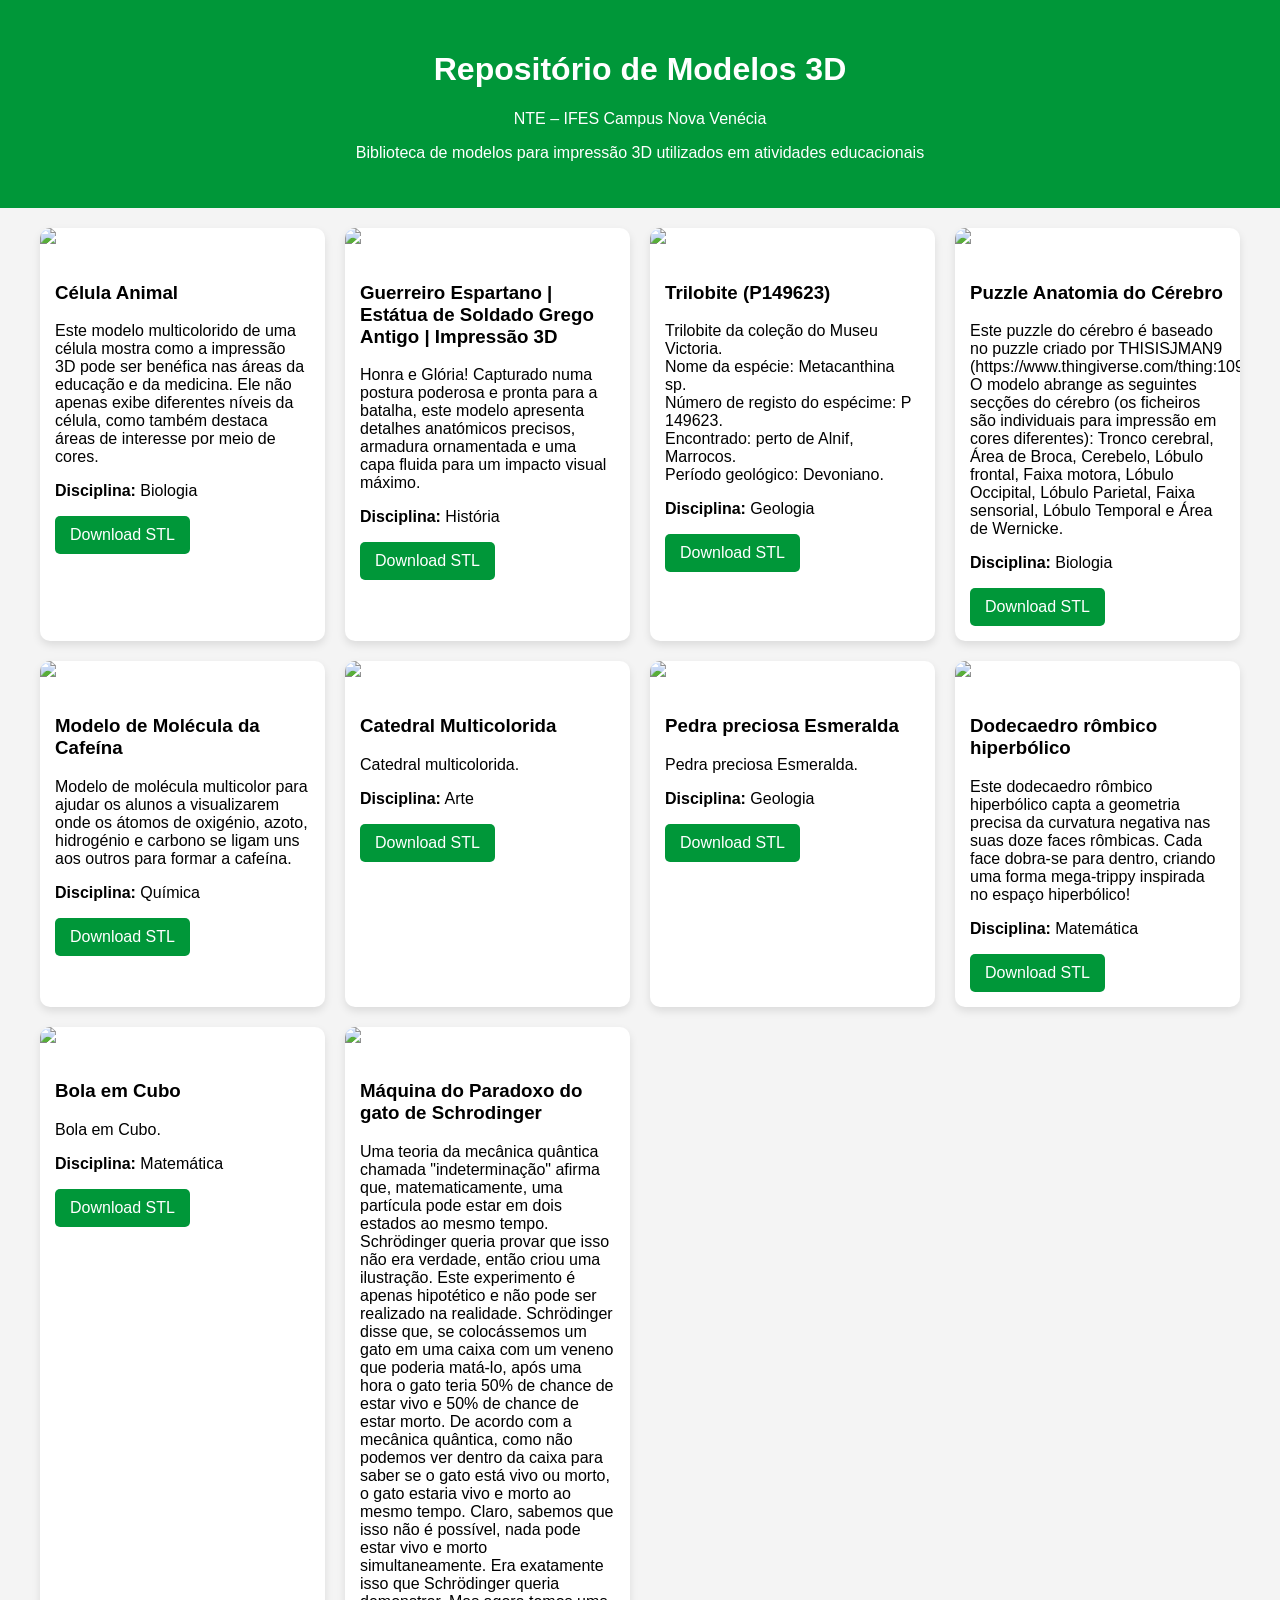
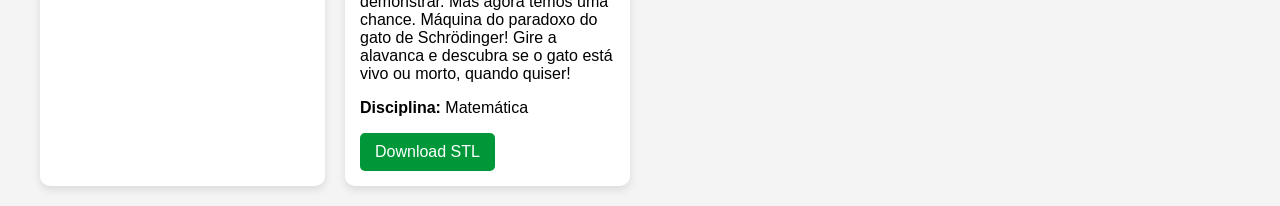
==== index.html @ 3b9c6159 "Update index.html" ====
<!DOCTYPE html>
<html lang="pt-BR">

<head>

   <meta charset="UTF-8">
   <meta name="viewport" content="width=device-width, initial-scale=1.0">
   
   <title>NTE Repositório 3D - IFES Nova Venécia</title>
   
   <link rel="stylesheet" href="style.css">

</head>

<body>

<header>

   <h1>Repositório de Modelos 3D</h1>
   
   <p>NTE – IFES Campus Nova Venécia</p>
   
   <p>Biblioteca de modelos para impressão 3D utilizados em atividades educacionais</p>

</header>

<div class="container">

   <!-- Galeria dos modelos 3D (Cards) -->
  <div class="gallery">


     
       <div class="card">

            <img src="https://images.cults3d.com/QOKR5lRkCD3-8Z2atxkOcCQzdKo=/516x516/filters:no_upscale()/https://fbi.cults3d.com/uploaders/2141422/illustration-file/9afe2b50-d2a2-4639-8989-efdd8f8a0294/Capture%20d%E2%80%99e%CC%81cran%202017-08-16%20a%CC%80%2018.25.30.png">
            
            <div class="card-content">
            
               <h3>Célula Animal</h3>
               
               <p>Este modelo multicolorido de uma célula mostra como a impressão 3D pode ser benéfica nas áreas da educação e da medicina. 
                  Ele não apenas exibe diferentes níveis da célula, como também destaca áreas de interesse por meio de cores.</p>
               
               <p><strong>Disciplina:</strong> Biologia</p>
               
               <a class="download" href="https://cults3d.com/en/downloads/176686468?creation=multi-color-cell-model" download>
               
               Download STL
               
               </a>
            
            </div>
         
         </div> 


        <div class="card">

            <img src="https://fbi.cults3d.com/uploaders/37367492/illustration-file/e8dd5382-c784-4afa-92a6-30308adc5456/ezgif.com-animated-gif-maker-11.gif">
            
            <div class="card-content">
            
               <h3>Guerreiro Espartano | Estátua de Soldado Grego Antigo | Impressão 3D </h3>
               
               <p>Honra e Glória! Capturado numa postura poderosa e pronta para a batalha, 
                  este modelo apresenta detalhes anatómicos precisos, armadura ornamentada e uma capa fluida para um impacto visual máximo.</p>
   
               <p><strong>Disciplina:</strong> História</p>
                  
               <a class="download" href="https://cults3d.com/pt/downloads/176688775?creation=free-spartan-warrior-epic-3d-printable-statue">
                  Download STL
               </a>
            
            </div>
        </div>


     <div class="card">

            <img src="https://images.cults3d.com/YQL8VgMYCrljSBCFQ7NXANNKTuw=/516x516/filters:no_upscale():format(webp)/https://fbi.cults3d.com/uploaders/13712915/illustration-file/4ddb83ff-3c8f-4261-a3d3-fe25a483ae68/149623-001_display_large.jpg">
            
            <div class="card-content">
            
               <h3>Trilobite (P149623)</h3>
               
               <p>Trilobite da coleção do Museu Victoria.
                  <br>Nome da espécie: Metacanthina sp.
                  <br>Número de registo do espécime: P 149623.
                  <br>Encontrado: perto de Alnif, Marrocos.
                  <br>Período geológico: Devoniano.
               </p>
               
               <p><strong>Disciplina:</strong> Geologia</p>
               
               <a class="download" href="https://cults3d.com/pt/downloads/176689551?creation=trilobite-p149623" download>
               
               Download STL
               
               </a>
            
            </div>
         
         </div> 


       <div class="card">

            <img src="https://images.cults3d.com/YQL8VgMYCrljSBCFQ7NXANNKTuw=/516x516/filters:no_upscale():format(webp)/https://fbi.cults3d.com/uploaders/13712915/illustration-file/4ddb83ff-3c8f-4261-a3d3-fe25a483ae68/149623-001_display_large.jpg">
            
            <div class="card-content">
            
               <h3>Puzzle Anatomia do Cérebro</h3>
               
               <p>Este puzzle do cérebro é baseado no puzzle criado por THISISJMAN9 (https://www.thingiverse.com/thing:1092748). 
                  O modelo abrange as seguintes secções do cérebro (os ficheiros são individuais para impressão em cores diferentes): Tronco cerebral, Área de Broca, Cerebelo, Lóbulo frontal, 
                  Faixa motora, Lóbulo Occipital, Lóbulo Parietal, Faixa sensorial, Lóbulo Temporal e Área de Wernicke.
               </p>
               
               <p><strong>Disciplina:</strong> Biologia</p>
               
               <a class="download" href="https://cults3d.com/pt/downloads/176689969?creation=brain-anatomy-puzzle" download>
               
               Download STL
               
               </a>
            
            </div>
         
         </div> 



      <div class="card">

            <img src="https://images.cults3d.com/YQL8VgMYCrljSBCFQ7NXANNKTuw=/516x516/filters:no_upscale():format(webp)/https://fbi.cults3d.com/uploaders/13712915/illustration-file/4ddb83ff-3c8f-4261-a3d3-fe25a483ae68/149623-001_display_large.jpg">
            
            <div class="card-content">
            
               <h3>Modelo de Molécula da Cafeína</h3>
               
               <p> Modelo de molécula multicolor para ajudar os alunos a visualizarem onde os átomos de oxigénio, azoto, 
                  hidrogénio e carbono se ligam uns aos outros para formar a cafeína.
               </p>
               
               <p><strong>Disciplina:</strong> Química</p>
               
               <a class="download" href="https://cults3d.com/pt/downloads/176690155?creation=multi-color-caffeine-molecule-model" download>
               
               Download STL
               
               </a>
            
            </div>
         
         </div>



        <div class="card">

            <img src="https://images.cults3d.com/qBL3r7m_xTwrtetGTHuGJ_sA8tw=/516x516/filters:no_upscale()/https://fbi.cults3d.com/uploaders/2141422/illustration-file/f32e9fe6-0d69-4551-a3cc-100b92d42c54/Capture%20d%E2%80%99e%CC%81cran%202017-04-14%20a%CC%80%2009.37.25.png">
            
            <div class="card-content">
            
               <h3>Catedral Multicolorida</h3>
               
               <p> Catedral multicolorida.</p>
               
               <p><strong>Disciplina:</strong> Arte</p>
               
               <a class="download" href="https://cults3d.com/pt/downloads/176690337?creation=multi-color-cathedral" download>
               
               Download STL
               
               </a>
            
            </div>
         
         </div> 


         <div class="card">

            <img src="https://images.cults3d.com/KVxK1tXYcpRj3tAd-0ur_OFgvZM=/516x516/filters:no_upscale()/https://fbi.cults3d.com/uploaders/25861456/illustration-file/974d4fc4-e3dc-414d-a7d5-72f28d3916e0/photo.jpg">
            
            <div class="card-content">
            
               <h3>Pedra preciosa Esmeralda</h3>
               
               <p> Pedra preciosa Esmeralda.</p>
               
               <p><strong>Disciplina:</strong> Geologia</p>
               
               <a class="download" href="https://cults3d.com/pt/downloads/176690923?creation=emerald-gemstone" download>
               
               Download STL
               
               </a>
            
            </div>
         
         </div> 


         <div class="card">

            <img src="https://videos.cults3d.com/bt4f5teWx1UwoXWQLdGBCzyhffM=/516x516/filters:no_upscale():format(mp4)/https://fbi.cults3d.com/uploaders/32702309/illustration-file/402bdb25-afc3-4a98-b105-4019bebd2ae6/hyperbolic-rhombic-dodecahedron-gif-shortened.gif">
            
            <div class="card-content">
            
               <h3>Dodecaedro rômbico hiperbólico</h3>
               
               <p> Este dodecaedro rômbico hiperbólico capta a geometria precisa da curvatura negativa nas suas doze faces rômbicas. 
                  Cada face dobra-se para dentro, criando uma forma mega-trippy inspirada no espaço hiperbólico!</p>
               
               <p><strong>Disciplina:</strong> Matemática</p>
               
               <a class="download" href="https://cults3d.com/pt/downloads/176691162?creation=hyperbolic-rhombic-dodecahedron" download>
               
               Download STL
               
               </a>
            
            </div>
         
        </div> 


      <div class="card">

            <img src="https://videos.cults3d.com/LLXdQPDpr0MahIN78QX31NiLX9U=/516x516/filters:no_upscale()/https://fbi.cults3d.com/uploaders/18989122/illustration-file/d357f22c-0de4-4ed1-ae16-17e3161b01c4/IMG_8643.gif">
            
            <div class="card-content">
            
               <h3>Bola em Cubo</h3>
               
               <p> Bola em Cubo.</p>
               
               <p><strong>Disciplina:</strong> Matemática</p>
               
               <a class="download" href="https://cults3d.com/pt/downloads/176691363?creation=ball-in-cube-illusion" download>
               
               Download STL
               
               </a>
            
            </div>
         
        </div> 



     <div class="card">

            <img src="https://videos.cults3d.com/moIxIJTz29Yg1X5tsBVdyfiVrho=/516x516/filters:no_upscale():format(mp4)/https://fbi.cults3d.com/uploaders/16718067/illustration-file/796663a3-39e4-45d0-8a12-b3b6767960b4/20230411_120756.gif">
            
            <div class="card-content">
            
               <h3>Máquina do Paradoxo do gato de Schrodinger</h3>
               
               <p> Uma teoria da mecânica quântica chamada "indeterminação" afirma que, matematicamente, uma partícula pode estar em dois estados ao mesmo tempo. 
                  Schrödinger queria provar que isso não era verdade, então criou uma ilustração. Este experimento é apenas hipotético e não pode ser realizado na realidade. 
                  Schrödinger disse que, se colocássemos um gato em uma caixa com um veneno que poderia matá-lo, após uma hora o gato teria 50% de chance de estar vivo e 
                  50% de chance de estar morto. De acordo com a mecânica quântica, como não podemos ver dentro da caixa para saber se o gato está vivo ou morto, o gato estaria vivo e morto 
                  ao mesmo tempo. Claro, sabemos que isso não é possível, nada pode estar vivo e morto simultaneamente. 
                  Era exatamente isso que Schrödinger queria demonstrar. Mas agora temos uma chance. Máquina do paradoxo do gato de Schrödinger! 
                  Gire a alavanca e descubra se o gato está vivo ou morto, quando quiser!
               </p>
               
               <p><strong>Disciplina:</strong> Matemática</p>
               
               <a class="download" href="https://cults3d.com/pt/downloads/176691676?creation=schrodinger-cat-paradox-machine" download>
               
               Download STL
               
               </a>
            
            </div>
         
        </div> 
  
    <!-- Galeria -->
  </div>
  
</div>

</body>
</html>
---- style.css ----
body{
font-family: Arial;
background:#f4f4f4;
margin:0;
padding:0;
}

header{
text-align:center;
padding:30px;
background:#009739;
color:white;
}

.container{
max-width:1200px;
margin:auto;
padding:20px;
}

.gallery{
display:grid;
grid-template-columns:repeat(auto-fit,minmax(250px,1fr));
gap:20px;
}

.card{
background:white;
border-radius:10px;
box-shadow:0 4px 8px rgba(0,0,0,0.1);
overflow:hidden;
}

.card img{
width:100%;
}

.card-content{
padding:15px;
}

.download{
display:inline-block;
background:#009739;
color:white;
padding:10px 15px;
text-decoration:none;
border-radius:5px;
}

.download:hover{
background:#006b2e;
}
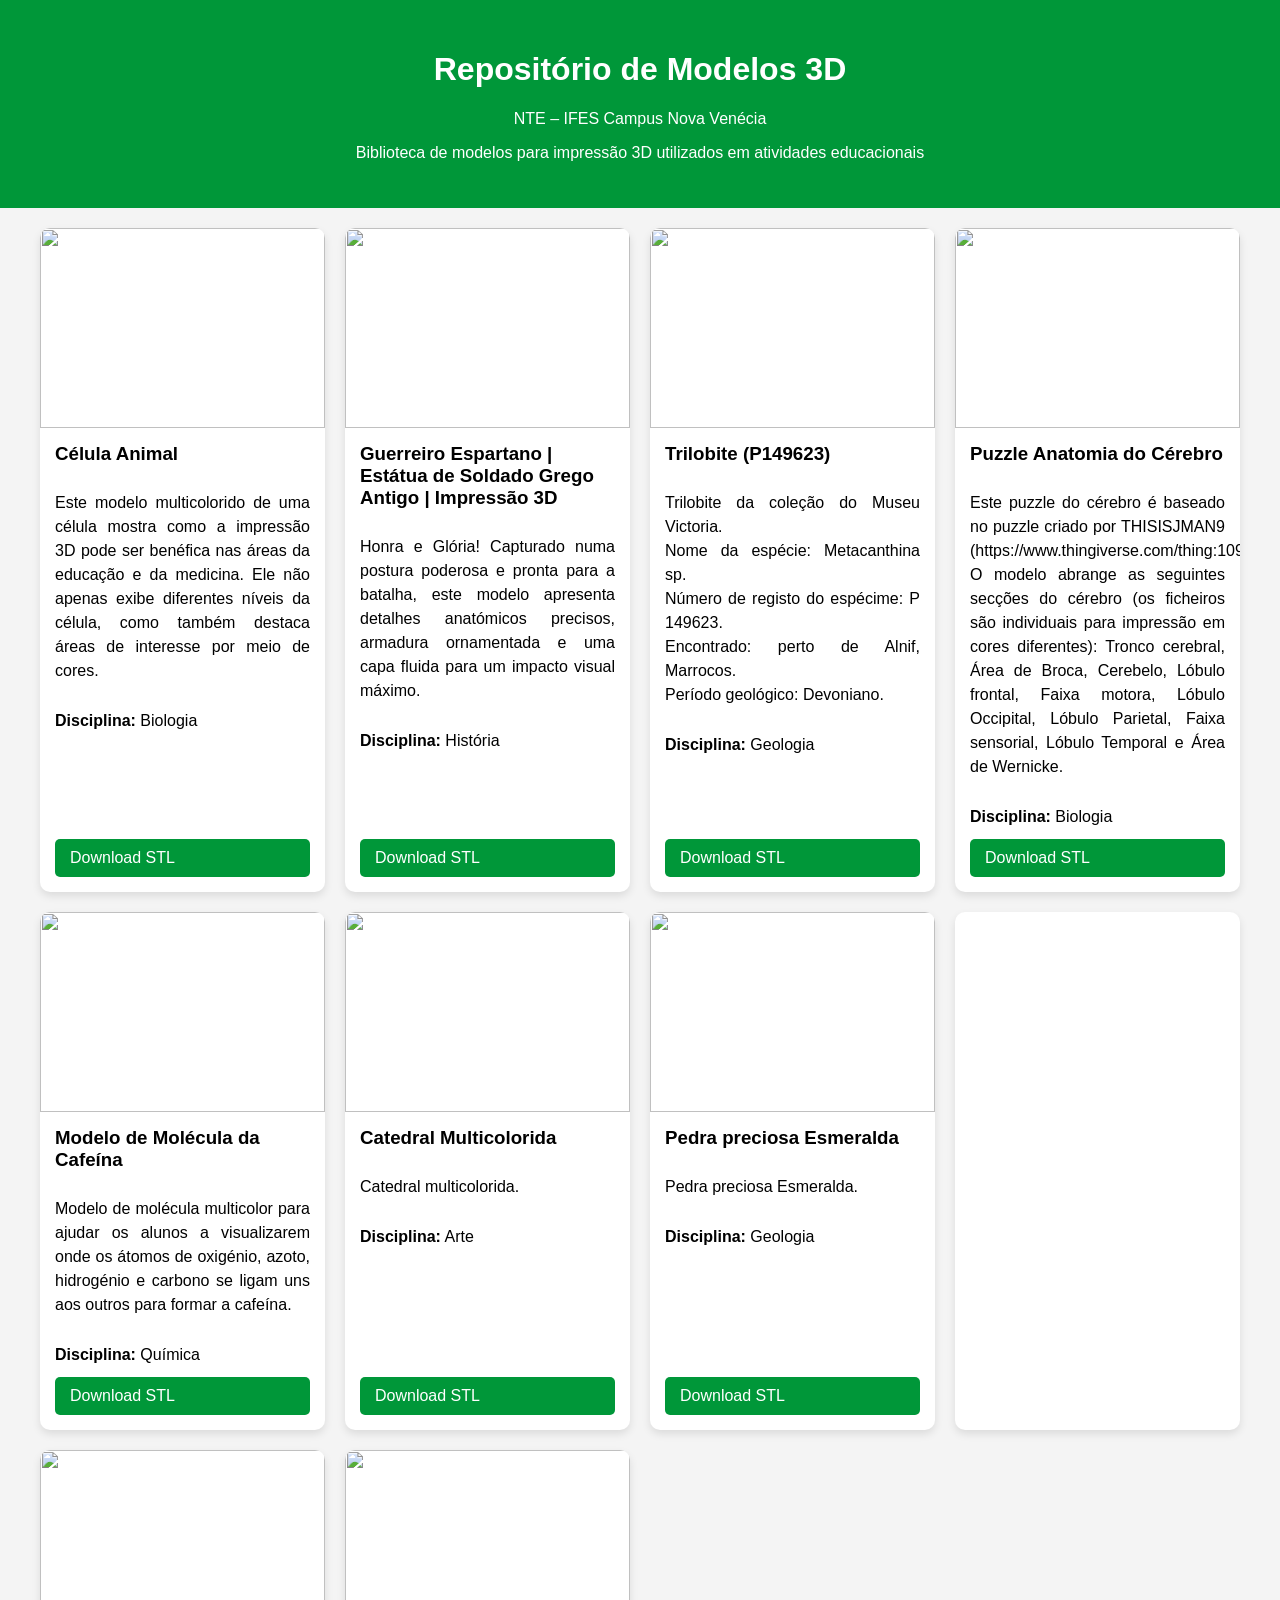
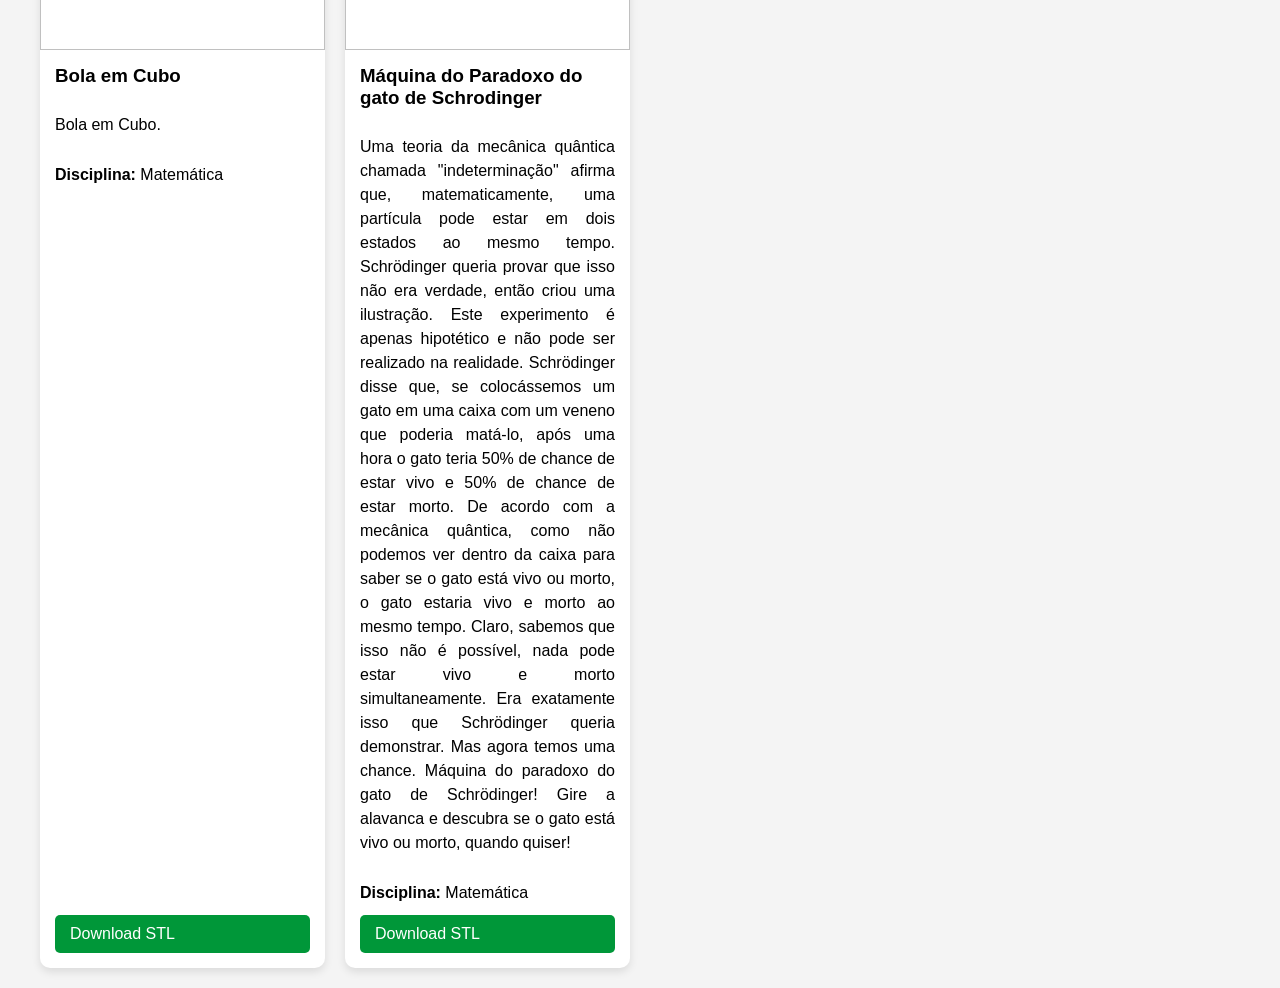
==== commit 96cb6bc6: "Update index.html" ====
--- a/index.html
+++ b/index.html
@@ -78,7 +78,7 @@
 
      <div class="card">
 
-            <img src="https://images.cults3d.com/YQL8VgMYCrljSBCFQ7NXANNKTuw=/516x516/filters:no_upscale():format(webp)/https://fbi.cults3d.com/uploaders/13712915/illustration-file/4ddb83ff-3c8f-4261-a3d3-fe25a483ae68/149623-001_display_large.jpg">
+            <img src="https://images.cults3d.com/oVLCwNu2rmAVs7PKVw1_qQWWxcg=/516x516/filters:no_upscale()/https://fbi.cults3d.com/uploaders/13712915/illustration-file/4ddb83ff-3c8f-4261-a3d3-fe25a483ae68/149623-001_display_large.jpg">
             
             <div class="card-content">
             
@@ -106,7 +106,7 @@
 
        <div class="card">
 
-            <img src="https://images.cults3d.com/YQL8VgMYCrljSBCFQ7NXANNKTuw=/516x516/filters:no_upscale():format(webp)/https://fbi.cults3d.com/uploaders/13712915/illustration-file/4ddb83ff-3c8f-4261-a3d3-fe25a483ae68/149623-001_display_large.jpg">
+            <img src="https://images.cults3d.com/qmALgtMlDZOWEyyQ8W-s--_jhlM=/516x516/filters:no_upscale()/https://fbi.cults3d.com/uploaders/21002457/illustration-file/92ae9302-e915-46c4-bd21-0c39b6abe2ee/IMG_5172.jpg">
             
             <div class="card-content">
             
@@ -133,7 +133,7 @@
 
       <div class="card">
 
-            <img src="https://images.cults3d.com/YQL8VgMYCrljSBCFQ7NXANNKTuw=/516x516/filters:no_upscale():format(webp)/https://fbi.cults3d.com/uploaders/13712915/illustration-file/4ddb83ff-3c8f-4261-a3d3-fe25a483ae68/149623-001_display_large.jpg">
+            <img src="https://images.cults3d.com/sImPBU20IOVtQ_3ZN5ds2Q1vb9s=/516x516/filters:no_upscale()/https://fbi.cults3d.com/uploaders/2141422/illustration-file/52a554aa-b345-4b48-9809-779d59a25a7e/Capture%20d%E2%80%99e%CC%81cran%202017-11-23%20a%CC%80%2015.52.53.png">
             
             <div class="card-content">
             
@@ -159,7 +159,7 @@
 
         <div class="card">
 
-            <img src="https://images.cults3d.com/qBL3r7m_xTwrtetGTHuGJ_sA8tw=/516x516/filters:no_upscale()/https://fbi.cults3d.com/uploaders/2141422/illustration-file/f32e9fe6-0d69-4551-a3cc-100b92d42c54/Capture%20d%E2%80%99e%CC%81cran%202017-04-14%20a%CC%80%2009.37.25.png">
+            <img src="https://fbi.cults3d.com/uploaders/2141422/illustration-file/f32e9fe6-0d69-4551-a3cc-100b92d42c54/Capture%20d%E2%80%99e%CC%81cran%202017-04-14%20a%CC%80%2009.37.25.png">
             
             <div class="card-content">
             
@@ -182,7 +182,7 @@
 
          <div class="card">
 
-            <img src="https://images.cults3d.com/KVxK1tXYcpRj3tAd-0ur_OFgvZM=/516x516/filters:no_upscale()/https://fbi.cults3d.com/uploaders/25861456/illustration-file/974d4fc4-e3dc-414d-a7d5-72f28d3916e0/photo.jpg">
+            <img src="https://fbi.cults3d.com/uploaders/25861456/illustration-file/974d4fc4-e3dc-414d-a7d5-72f28d3916e0/photo.jpg">
             
             <div class="card-content">
             
@@ -205,7 +205,7 @@
 
          <div class="card">
 
-            <img src="https://videos.cults3d.com/bt4f5teWx1UwoXWQLdGBCzyhffM=/516x516/filters:no_upscale():format(mp4)/https://fbi.cults3d.com/uploaders/32702309/illustration-file/402bdb25-afc3-4a98-b105-4019bebd2ae6/hyperbolic-rhombic-dodecahedron-gif-shortened.gif">
+            <video src="https://videos.cults3d.com/bt4f5teWx1UwoXWQLdGBCzyhffM=/516x516/filters:no_upscale():format(mp4)/https://fbi.cults3d.com/uploaders/32702309/illustration-file/402bdb25-afc3-4a98-b105-4019bebd2ae6/hyperbolic-rhombic-dodecahedron-gif-shortened.gif">
             
             <div class="card-content">
             
@@ -229,7 +229,7 @@
 
       <div class="card">
 
-            <img src="https://videos.cults3d.com/LLXdQPDpr0MahIN78QX31NiLX9U=/516x516/filters:no_upscale()/https://fbi.cults3d.com/uploaders/18989122/illustration-file/d357f22c-0de4-4ed1-ae16-17e3161b01c4/IMG_8643.gif">
+            <img src="https://fbi.cults3d.com/uploaders/18989122/illustration-file/d357f22c-0de4-4ed1-ae16-17e3161b01c4/IMG_8643.gif">
             
             <div class="card-content">
             
@@ -253,7 +253,7 @@
 
      <div class="card">
 
-            <img src="https://videos.cults3d.com/moIxIJTz29Yg1X5tsBVdyfiVrho=/516x516/filters:no_upscale():format(mp4)/https://fbi.cults3d.com/uploaders/16718067/illustration-file/796663a3-39e4-45d0-8a12-b3b6767960b4/20230411_120756.gif">
+            <img src="https://fbi.cults3d.com/uploaders/16718067/illustration-file/796663a3-39e4-45d0-8a12-b3b6767960b4/20230411_120756.gif">
             
             <div class="card-content">
             
--- a/style.css
+++ b/style.css
@@ -1,5 +1,5 @@
 body{
-font-family: Arial;
+font-family: Arial, sans-serif;
 background:#f4f4f4;
 margin:0;
 padding:0;
@@ -29,14 +29,38 @@
 border-radius:10px;
 box-shadow:0 4px 8px rgba(0,0,0,0.1);
 overflow:hidden;
+display:flex;
+flex-direction:column;
+transition:transform 0.2s ease, box-shadow 0.2s ease;
+}
+
+.card:hover{
+transform:translateY(-6px);
+box-shadow:0 8px 16px rgba(0,0,0,0.15);
 }
 
 .card img{
 width:100%;
+height:200px;
+object-fit:cover;
 }
 
 .card-content{
 padding:15px;
+flex:1;
+display:flex;
+flex-direction:column;
+}
+
+.card-content h3{
+margin-top:0;
+margin-bottom:10px;
+}
+
+.card-content p{
+line-height:1.5;
+margin-bottom:10px;
+text-align:justify;
 }
 
 .download{
@@ -46,6 +70,8 @@
 padding:10px 15px;
 text-decoration:none;
 border-radius:5px;
+margin-top:auto;
+transition:background 0.2s ease;
 }
 
 .download:hover{
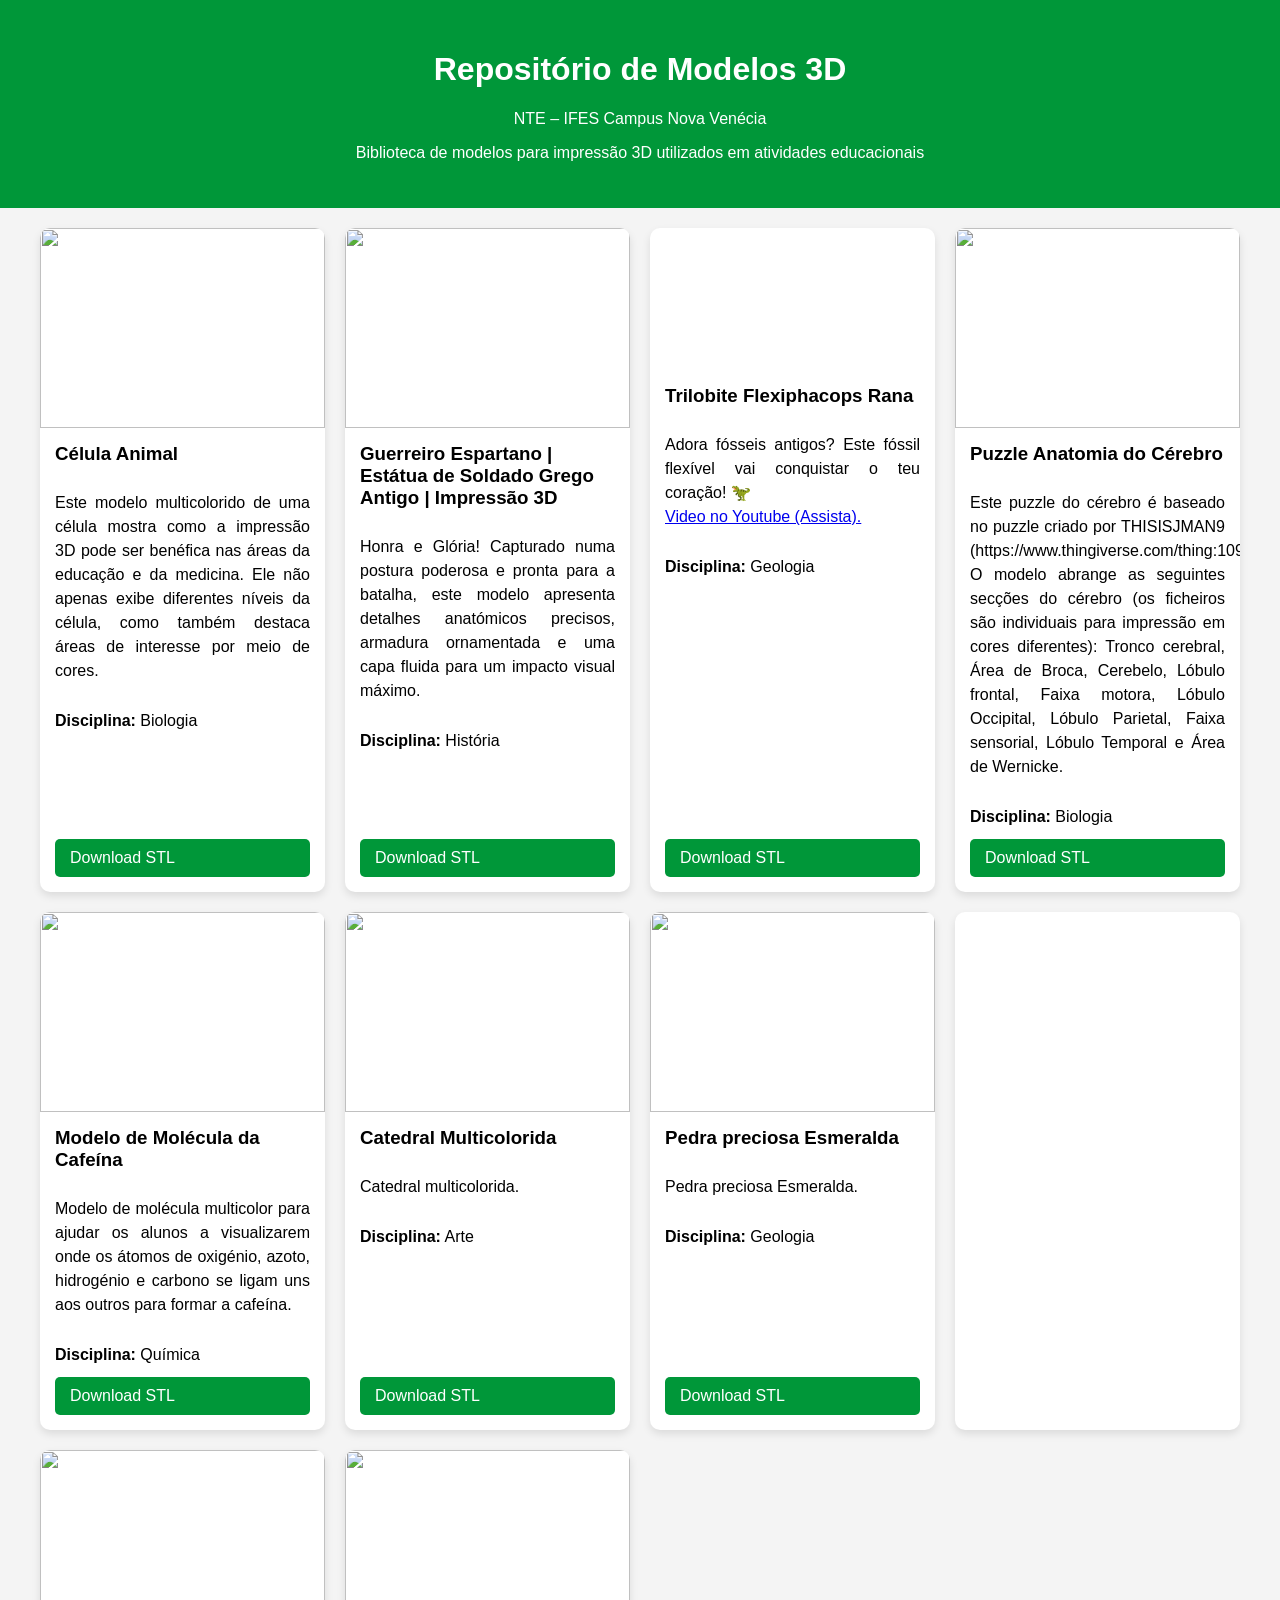
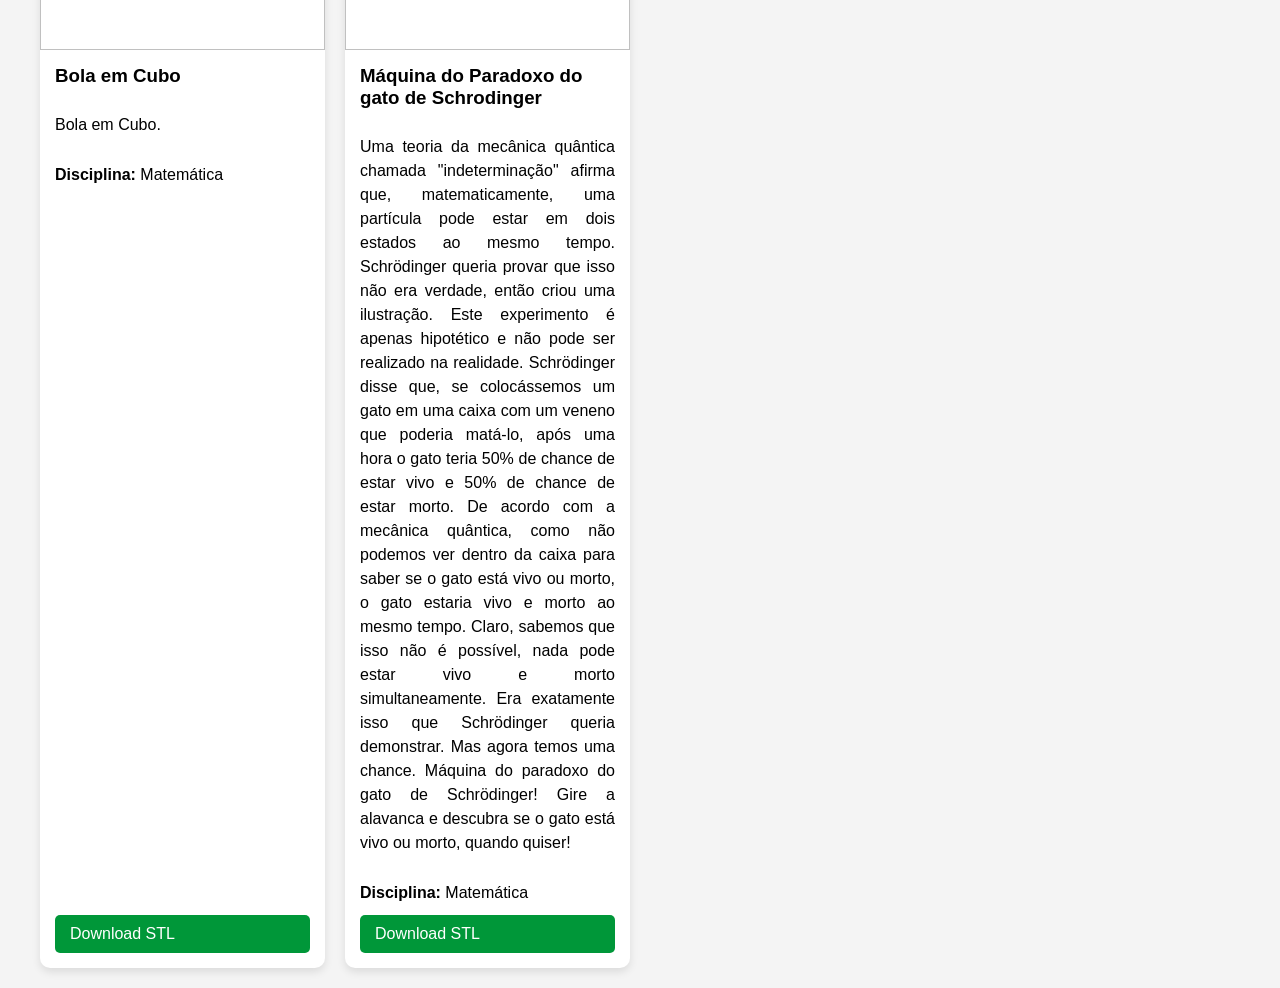
==== commit 079c4f94: "Update index.html" ====
--- a/index.html
+++ b/index.html
@@ -77,23 +77,22 @@
 
 
      <div class="card">
-
-            <img src="https://images.cults3d.com/oVLCwNu2rmAVs7PKVw1_qQWWxcg=/516x516/filters:no_upscale()/https://fbi.cults3d.com/uploaders/13712915/illustration-file/4ddb83ff-3c8f-4261-a3d3-fe25a483ae68/149623-001_display_large.jpg">
-            
-            <div class="card-content">
-            
-               <h3>Trilobite (P149623)</h3>
-               
-               <p>Trilobite da coleção do Museu Victoria.
-                  <br>Nome da espécie: Metacanthina sp.
-                  <br>Número de registo do espécime: P 149623.
-                  <br>Encontrado: perto de Alnif, Marrocos.
-                  <br>Período geológico: Devoniano.
+            <video autoplay loop muted playsinline width="100%">
+               <source src="https://videos.cults3d.com/PLxX64_YVYFAHVVMmy6ZsKHFyYM=/516x516/filters:no_upscale():format(mp4)/https://fbi.cults3d.com/uploaders/14308641/illustration-file/3f00ec82-eb98-4fd9-81e0-a865019a567f/VID_20250307_232937_4.gif" type="video/mp4">
+            </video>
+            
+            <div class="card-content">
+            
+               <h3>Trilobite Flexiphacops Rana</h3>
+               
+               <p>
+                  Adora fósseis antigos? Este fóssil flexível vai conquistar o teu coração! 🦖<br>
+                  <a href= https://www.youtube.com/shorts/Knv0EVTS5Lg> Video no Youtube (Assista).</a>
                </p>
                
                <p><strong>Disciplina:</strong> Geologia</p>
                
-               <a class="download" href="https://cults3d.com/pt/downloads/176689551?creation=trilobite-p149623" download>
+               <a class="download" href="https://cults3d.com/pt/downloads/176695784?creation=trilobite-flexiphacops-rana" download>
                
                Download STL
                
@@ -205,7 +204,9 @@
 
          <div class="card">
 
-            <video src="https://videos.cults3d.com/bt4f5teWx1UwoXWQLdGBCzyhffM=/516x516/filters:no_upscale():format(mp4)/https://fbi.cults3d.com/uploaders/32702309/illustration-file/402bdb25-afc3-4a98-b105-4019bebd2ae6/hyperbolic-rhombic-dodecahedron-gif-shortened.gif">
+            <video autoplay loop muted playsinline width="100%">
+               <source src="https://videos.cults3d.com/bt4f5teWx1UwoXWQLdGBCzyhffM=/516x516/filters:no_upscale():format(mp4)/https://fbi.cults3d.com/uploaders/32702309/illustration-file/402bdb25-afc3-4a98-b105-4019bebd2ae6/hyperbolic-rhombic-dodecahedron-gif-shortened.gif" type="video/mp4">
+            <\video>
             
             <div class="card-content">
             
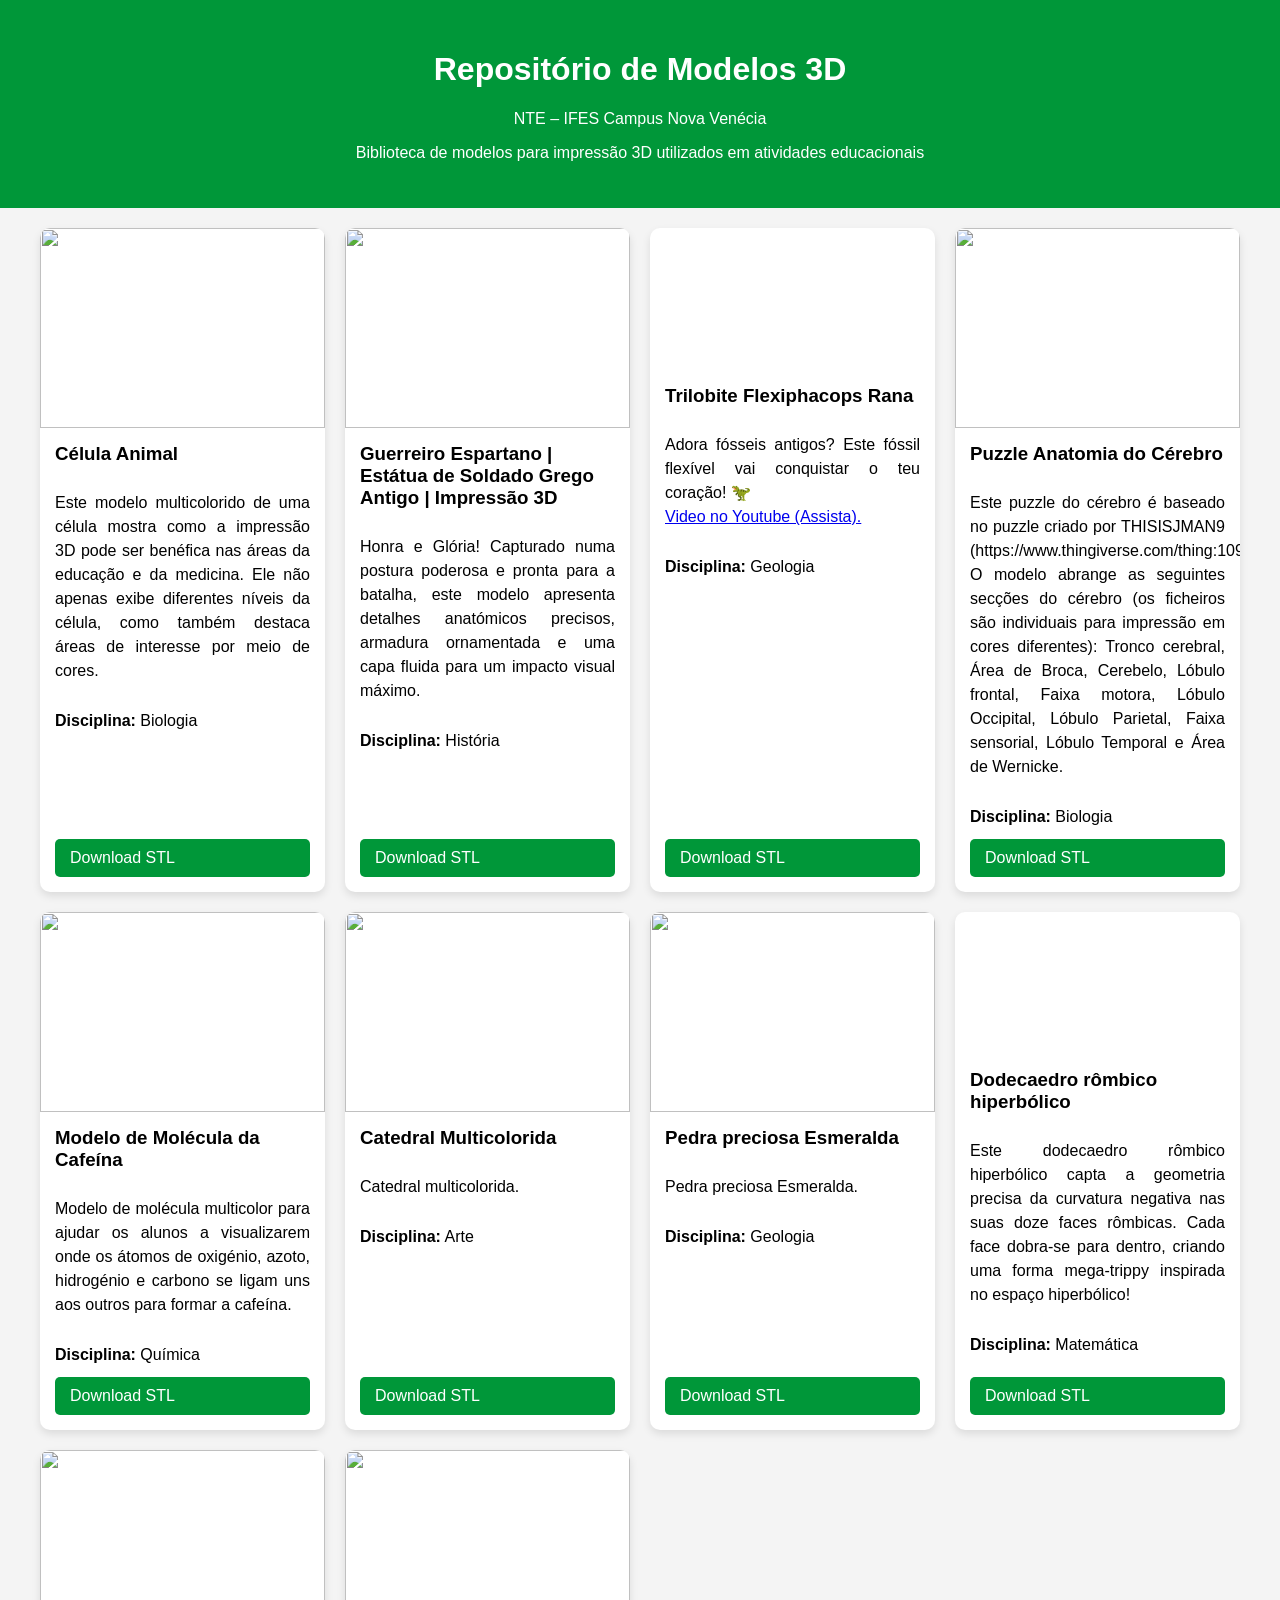
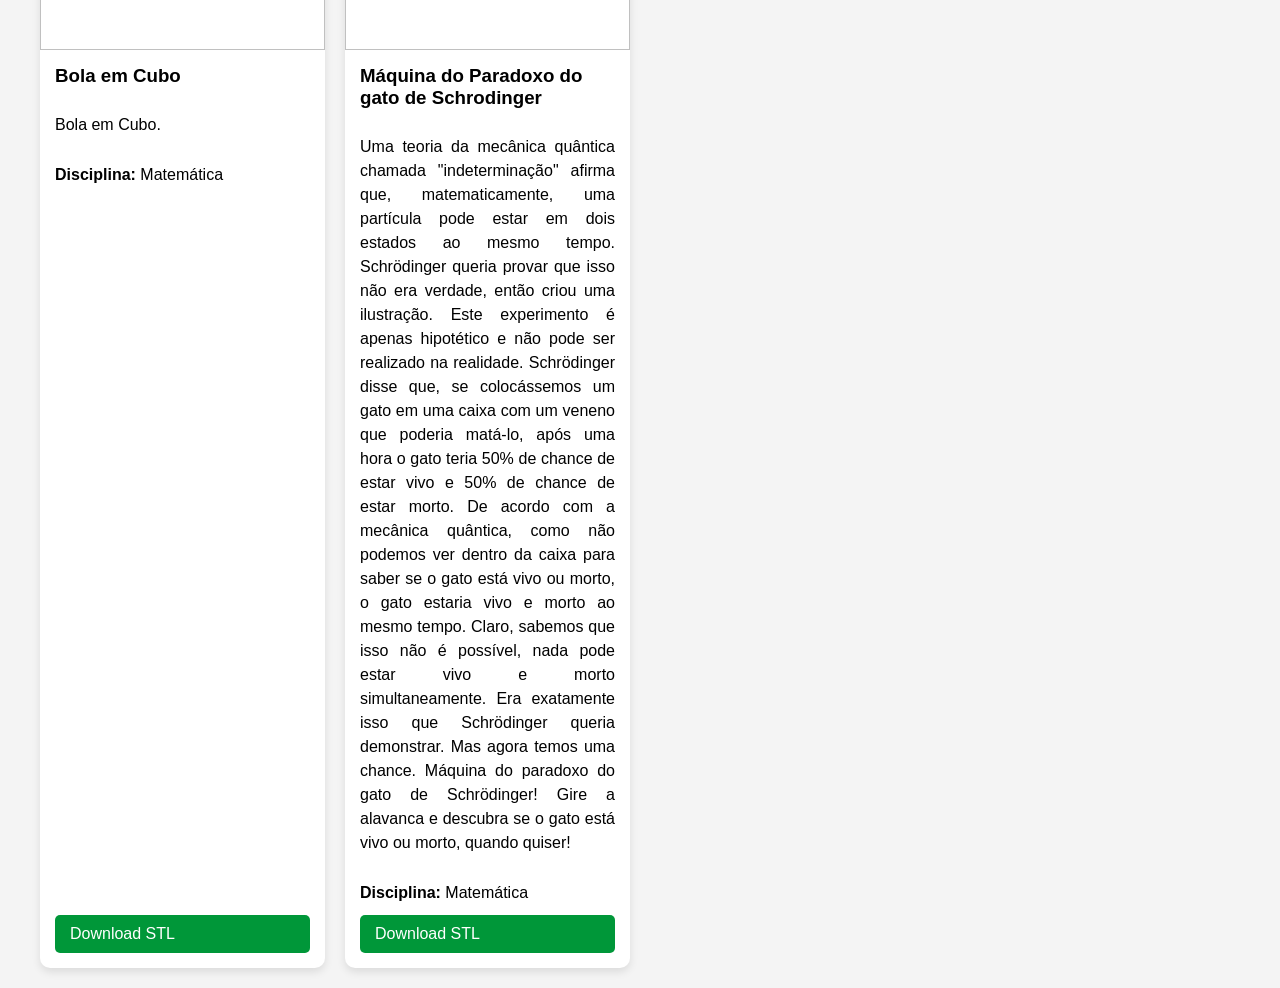
==== commit 5ff7fb95: "Update index.html" ====
--- a/index.html
+++ b/index.html
@@ -206,7 +206,7 @@
 
             <video autoplay loop muted playsinline width="100%">
                <source src="https://videos.cults3d.com/bt4f5teWx1UwoXWQLdGBCzyhffM=/516x516/filters:no_upscale():format(mp4)/https://fbi.cults3d.com/uploaders/32702309/illustration-file/402bdb25-afc3-4a98-b105-4019bebd2ae6/hyperbolic-rhombic-dodecahedron-gif-shortened.gif" type="video/mp4">
-            <\video>
+            </video>
             
             <div class="card-content">
             
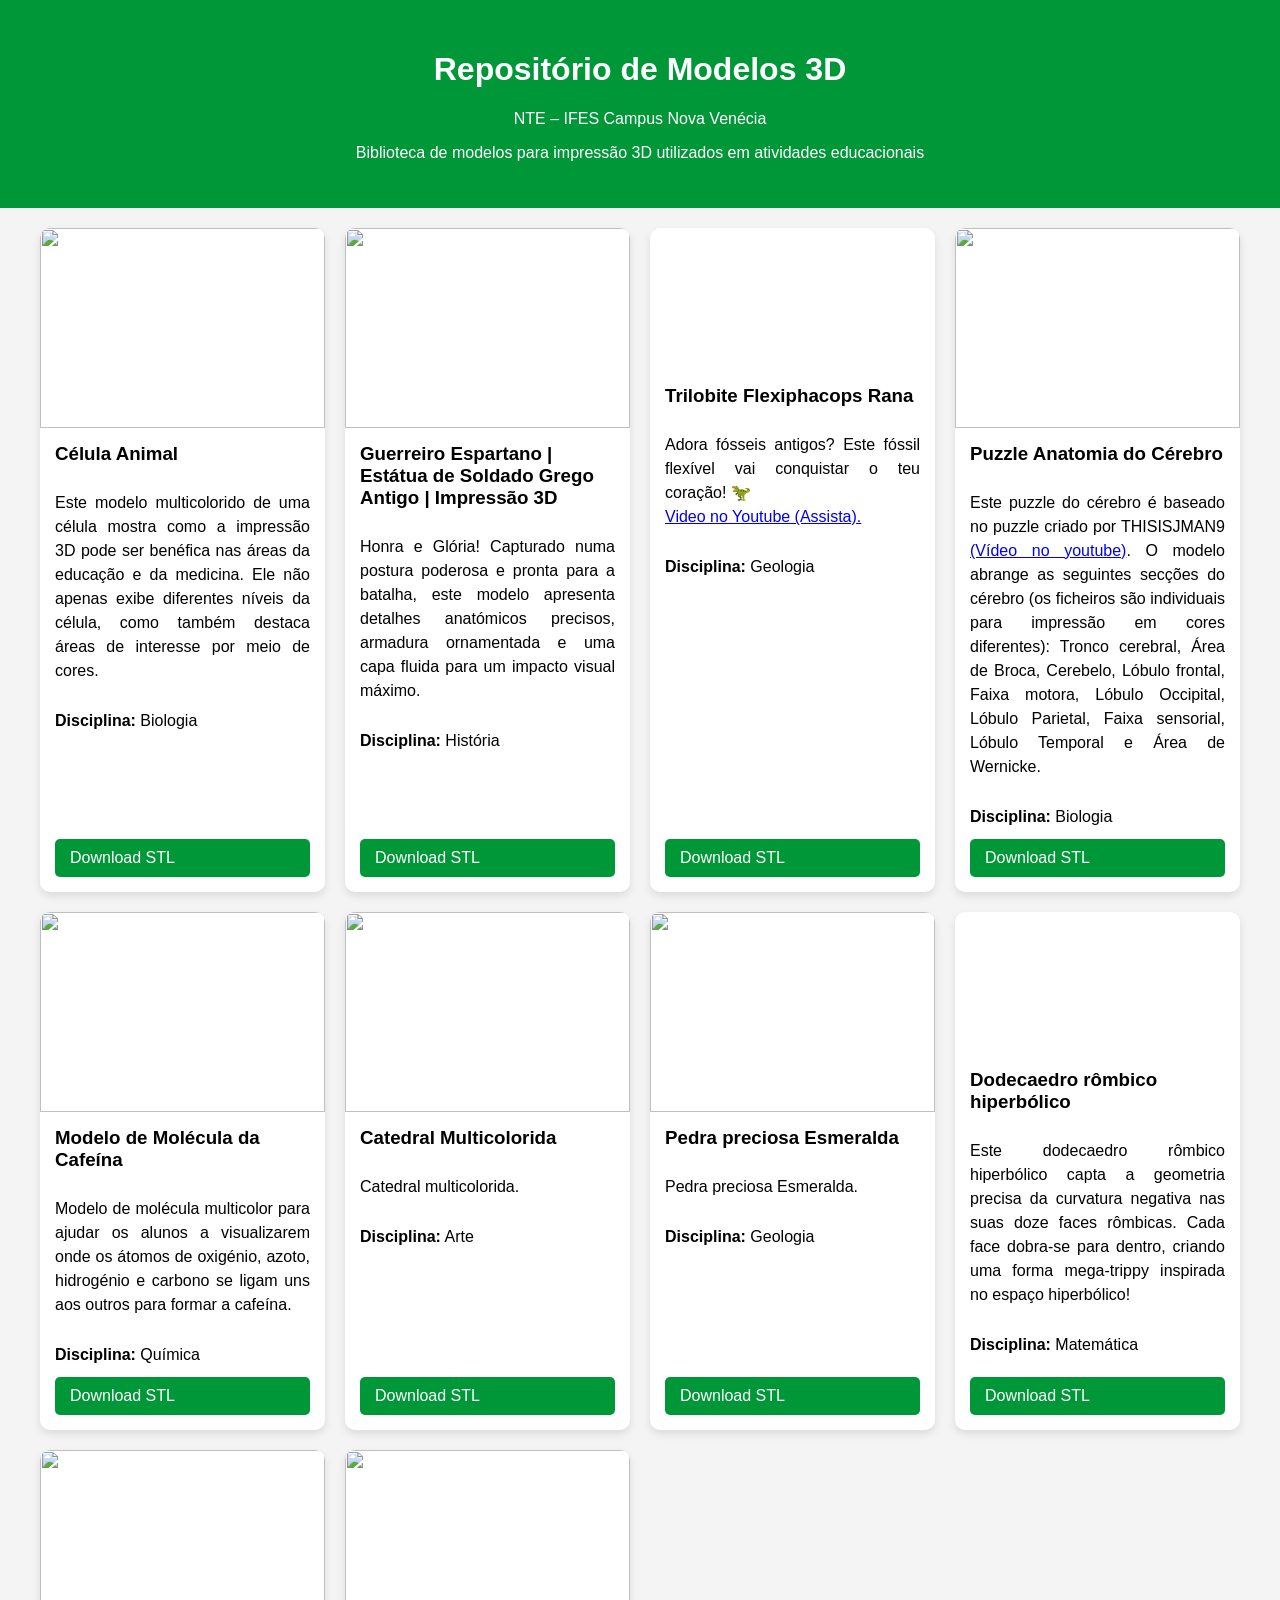
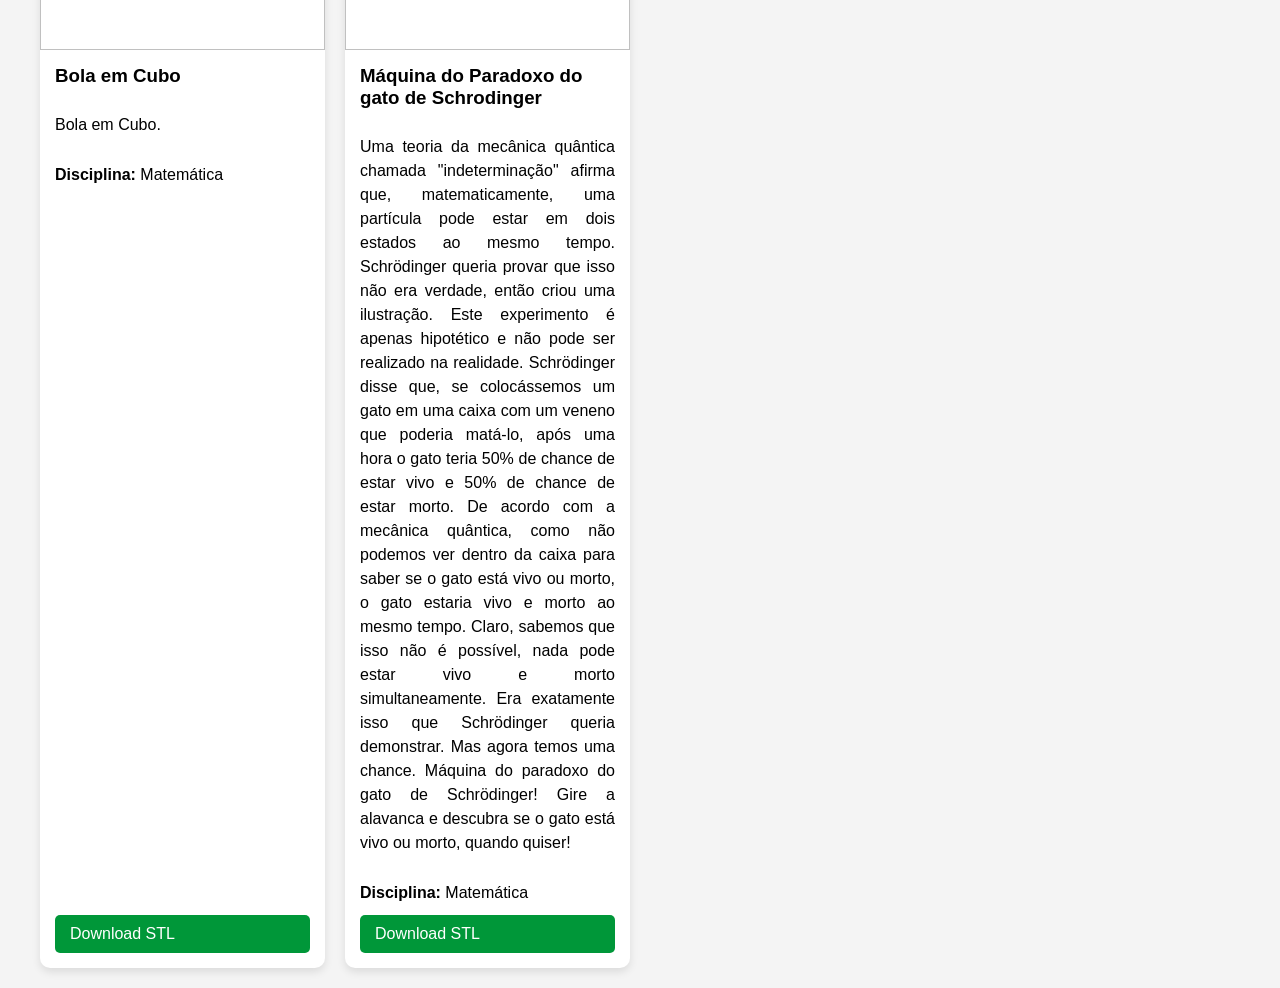
==== commit c5a6748e: "Update index.html" ====
--- a/index.html
+++ b/index.html
@@ -111,7 +111,7 @@
             
                <h3>Puzzle Anatomia do Cérebro</h3>
                
-               <p>Este puzzle do cérebro é baseado no puzzle criado por THISISJMAN9 (https://www.thingiverse.com/thing:1092748). 
+               <p>Este puzzle do cérebro é baseado no puzzle criado por THISISJMAN9 <a href="https://www.thingiverse.com/thing:1092748"> (Vídeo no youtube)</a>. 
                   O modelo abrange as seguintes secções do cérebro (os ficheiros são individuais para impressão em cores diferentes): Tronco cerebral, Área de Broca, Cerebelo, Lóbulo frontal, 
                   Faixa motora, Lóbulo Occipital, Lóbulo Parietal, Faixa sensorial, Lóbulo Temporal e Área de Wernicke.
                </p>
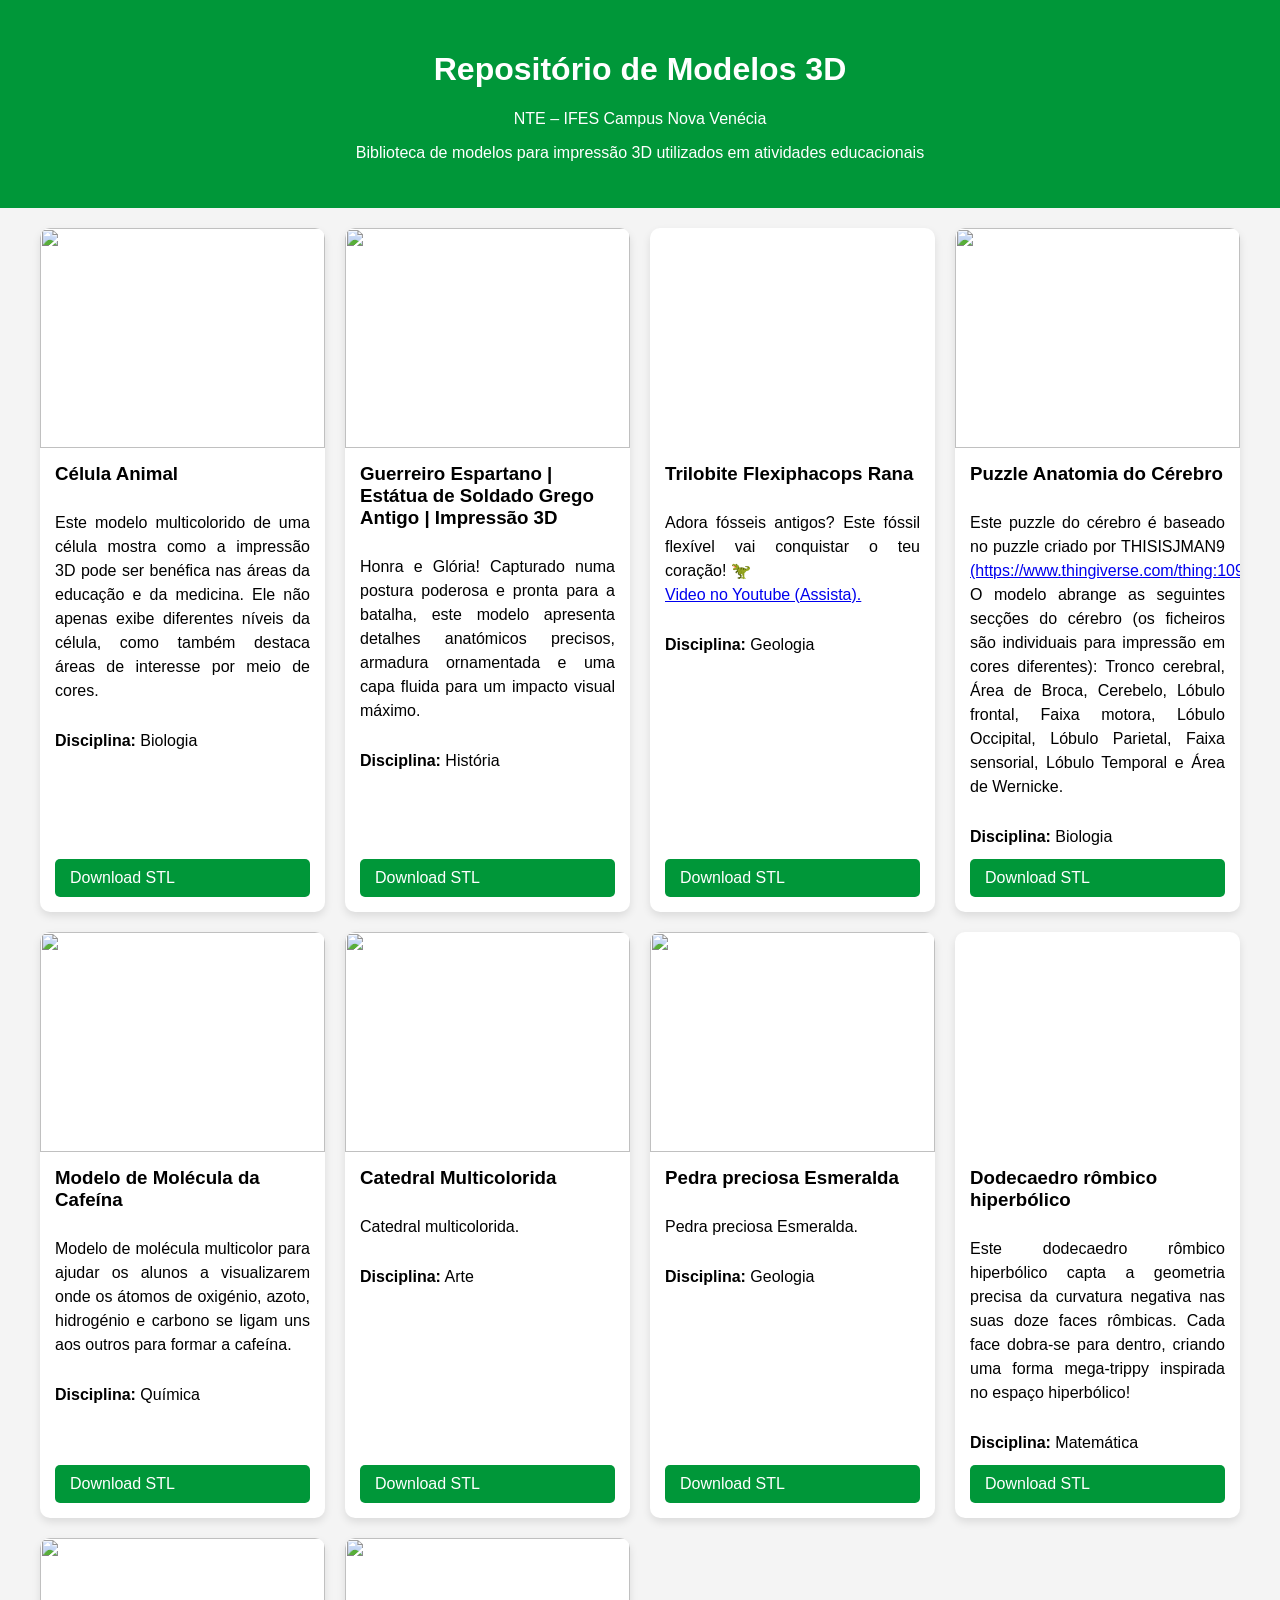
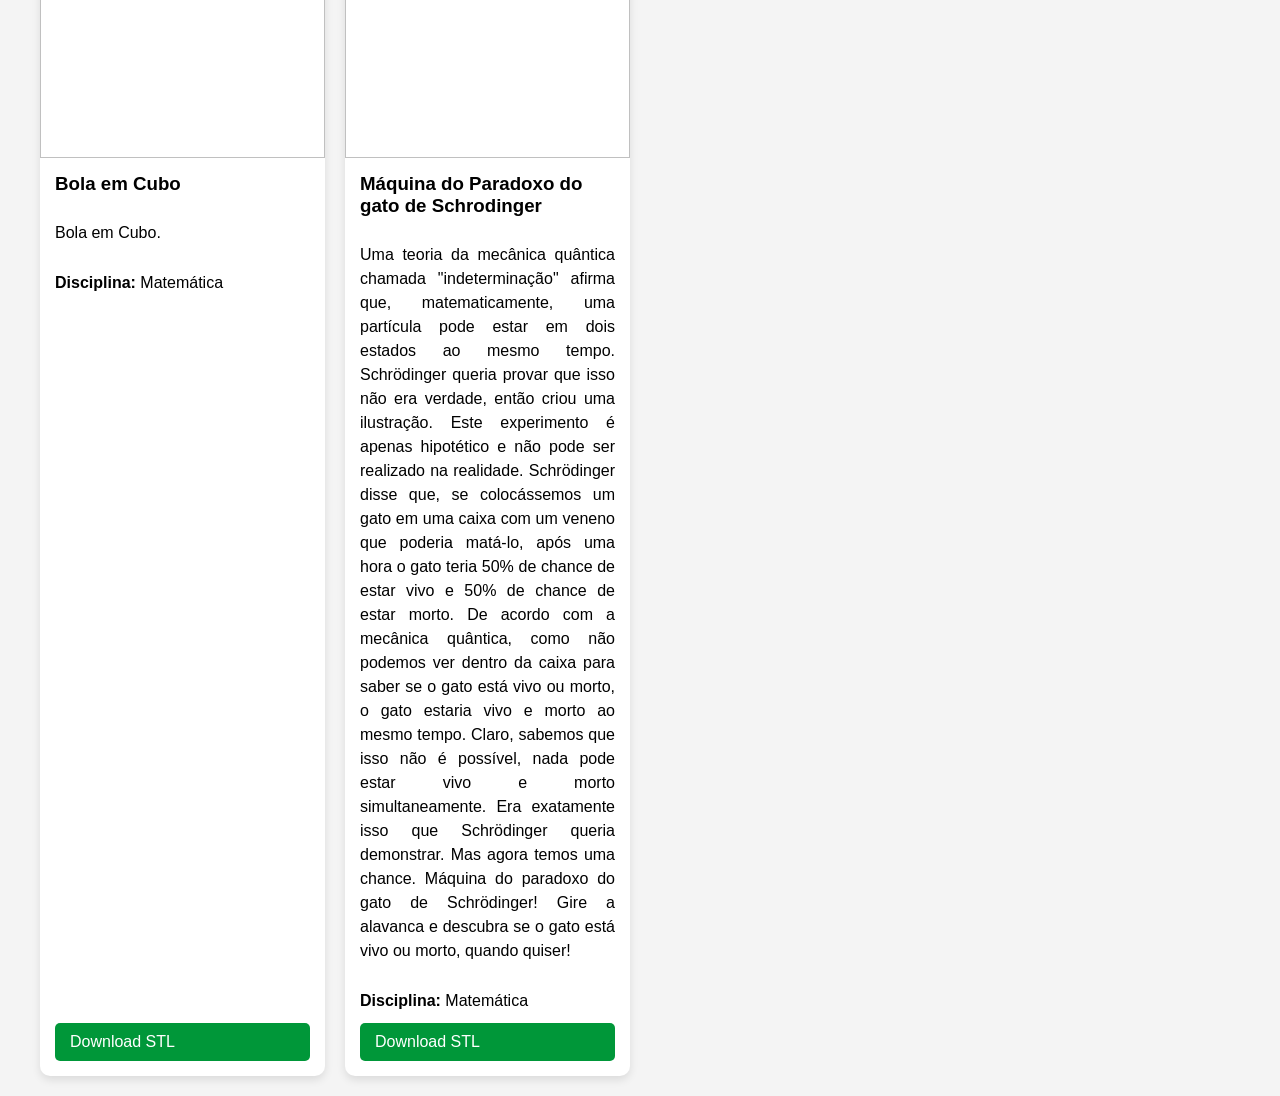
==== commit 20873b9d: "Update index.html" ====
--- a/index.html
+++ b/index.html
@@ -111,7 +111,7 @@
             
                <h3>Puzzle Anatomia do Cérebro</h3>
                
-               <p>Este puzzle do cérebro é baseado no puzzle criado por THISISJMAN9 <a href="https://www.thingiverse.com/thing:1092748"> (Vídeo no youtube)</a>. 
+               <p>Este puzzle do cérebro é baseado no puzzle criado por THISISJMAN9 <a href="https://www.thingiverse.com/thing:1092748"> (https://www.thingiverse.com/thing:1092748)</a>. 
                   O modelo abrange as seguintes secções do cérebro (os ficheiros são individuais para impressão em cores diferentes): Tronco cerebral, Área de Broca, Cerebelo, Lóbulo frontal, 
                   Faixa motora, Lóbulo Occipital, Lóbulo Parietal, Faixa sensorial, Lóbulo Temporal e Área de Wernicke.
                </p>
--- a/style.css
+++ b/style.css
@@ -39,10 +39,13 @@
 box-shadow:0 8px 16px rgba(0,0,0,0.15);
 }
 
-.card img{
+/* PADRONIZA IMAGENS, GIFS E VÍDEOS */
+.card img,
+.card video{
 width:100%;
-height:200px;
+height:220px;
 object-fit:cover;
+display:block;
 }
 
 .card-content{
